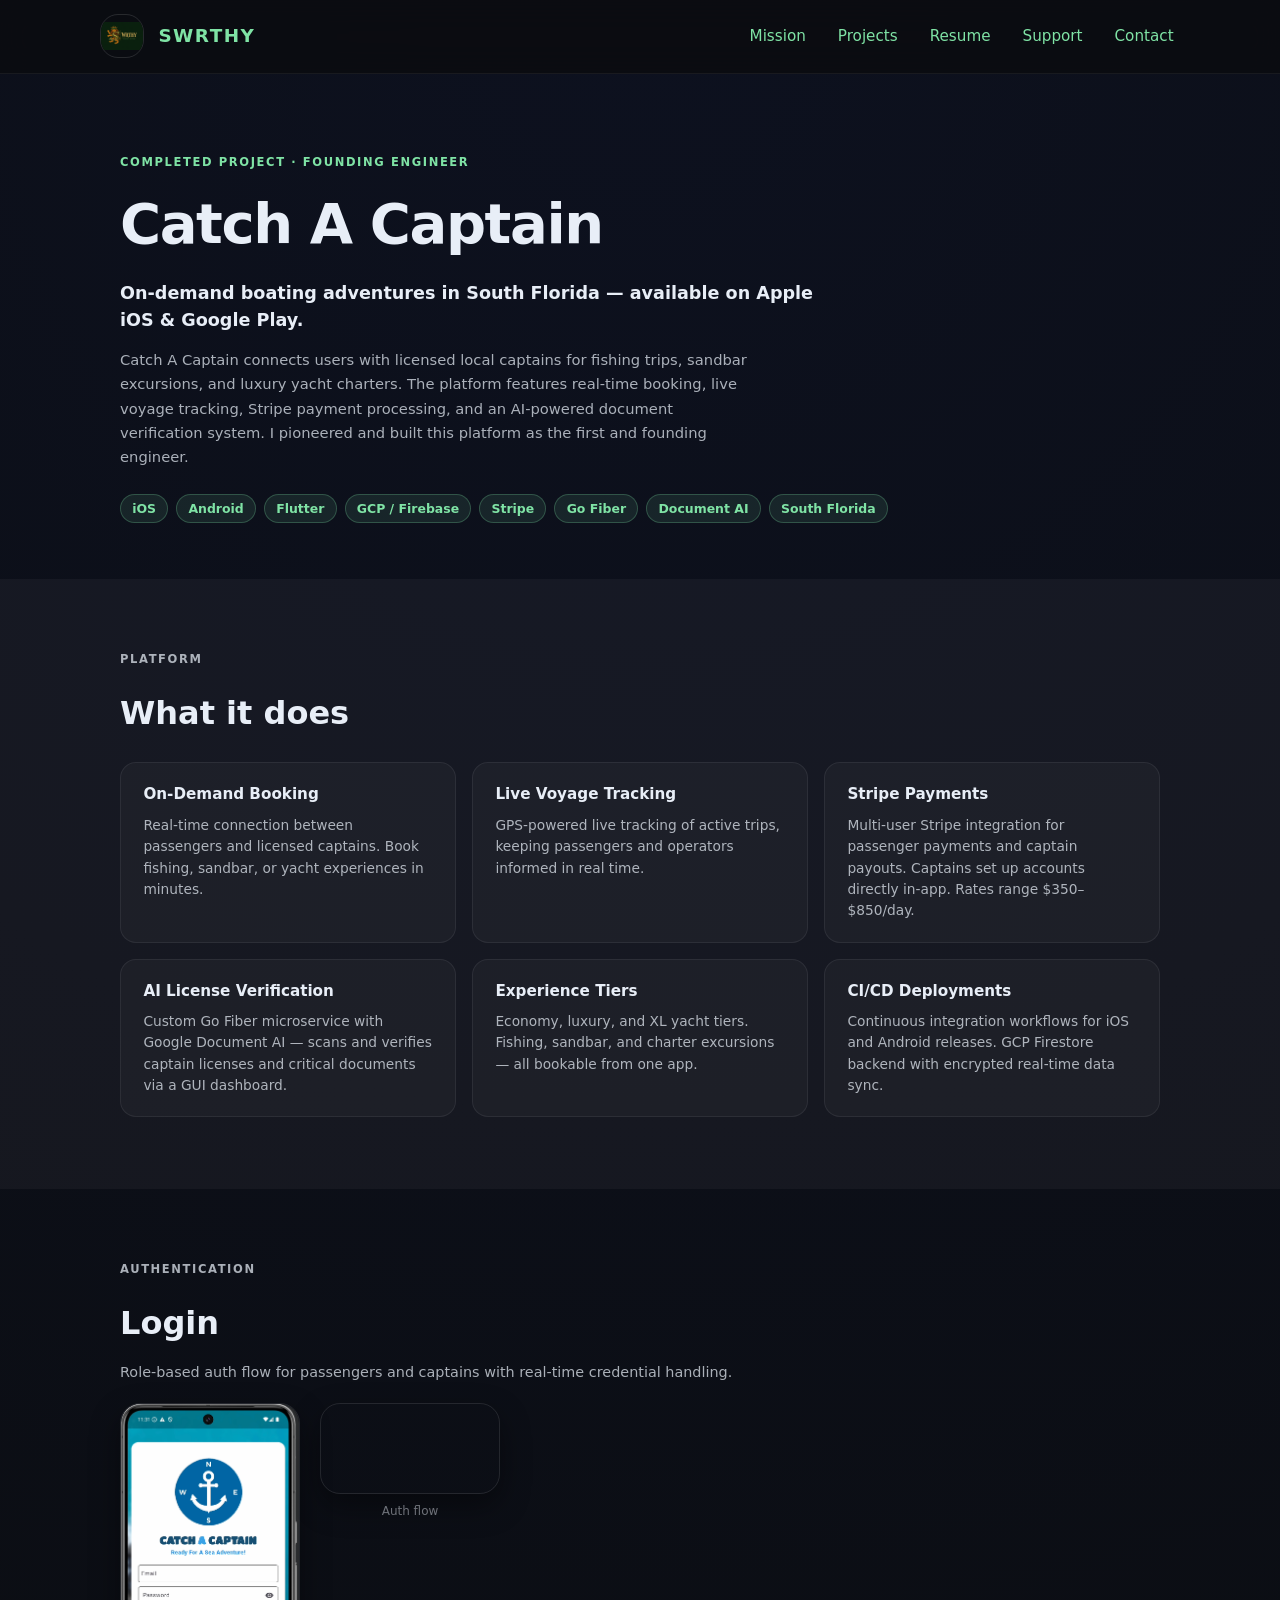
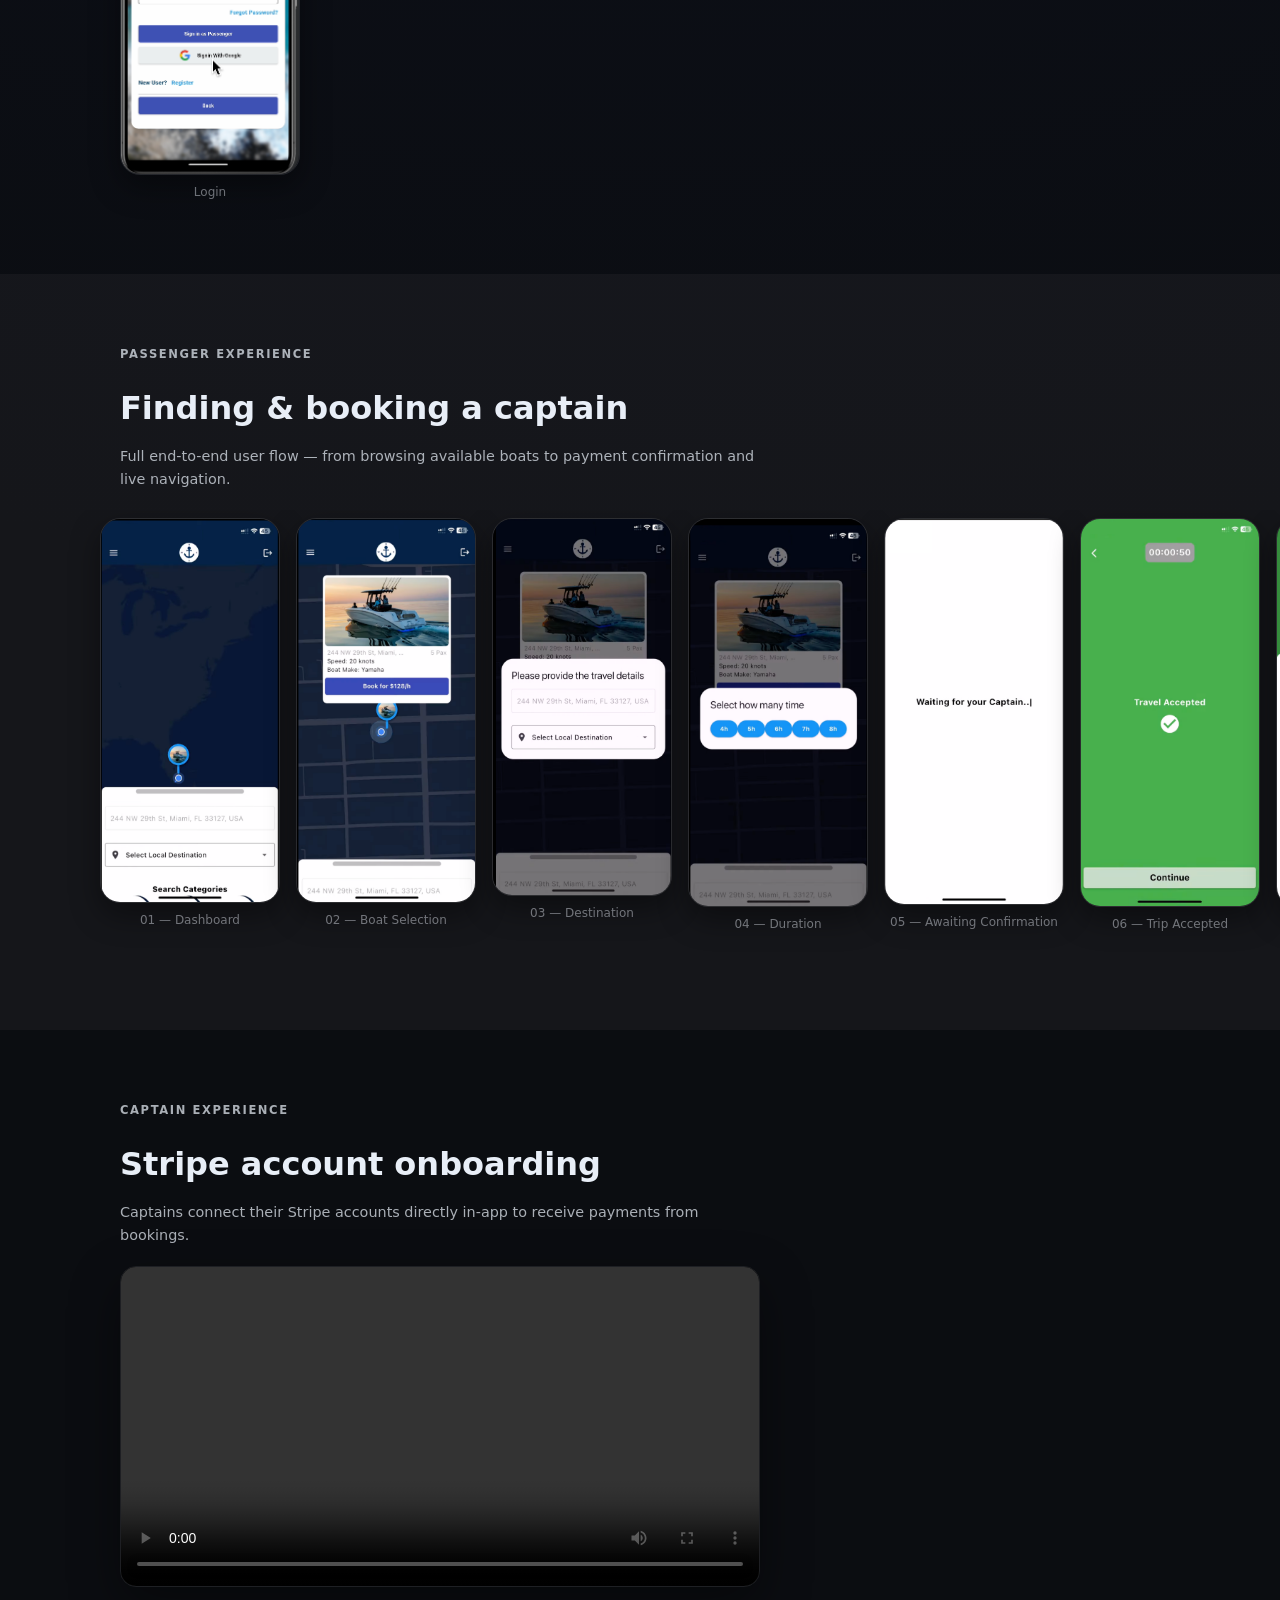
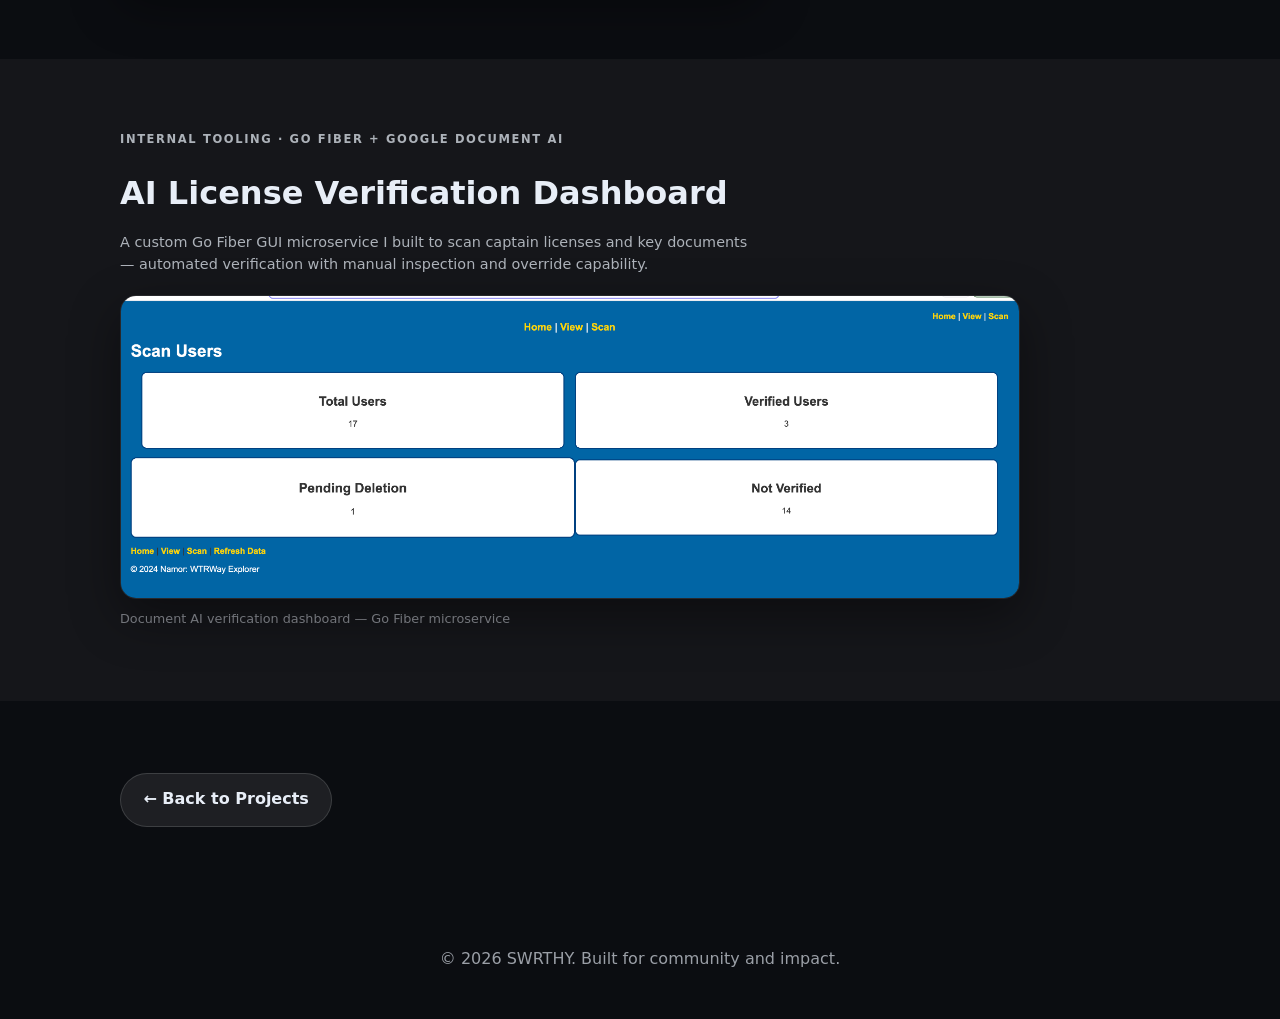
==== docs/catch-a-captain.html @ cccf62e9 "Reorder auth section: Login screenshot before auth flow video Co-Authored-By: Claude Sonnet 4.6 <nor" ====
<!DOCTYPE html>
<html lang="en">
<head>
  <meta charset="UTF-8" />
  <meta name="viewport" content="width=device-width, initial-scale=1" />
  <meta name="description" content="Catch A Captain — on-demand boating app for South Florida. Built by Jacquese Wilson, Founding Engineer." />
  <title>Catch A Captain | SWRTHY</title>
  <link rel="stylesheet" href="styles.css" />
  <link rel="icon" href="logo.png" />
</head>
<body>
  <header class="site-header">
    <div class="container header-inner">
      <a class="brand" href="index.html">
        <img class="brand-logo" src="logo.png" alt="SWRTHY logo" />
        <span class="brand-name">SWRTHY</span>
      </a>
      <nav class="primary-nav" aria-label="Primary">
        <a href="index.html#mission">Mission</a>
        <a href="index.html#projects">Projects</a>
        <a href="resume.html">Resume</a>
        <a href="index.html#support">Support</a>
        <a href="index.html#contact">Contact</a>
      </nav>
      <button class="menu-toggle" aria-label="Toggle navigation">☰</button>
    </div>
  </header>

  <main>

    <!-- Hero -->
    <section class="proj-hero">
      <div class="container">
        <p class="section-label">Completed Project · Founding Engineer</p>
        <h1 class="proj-title">Catch A Captain</h1>
        <p class="proj-subtitle">On-demand boating adventures in South Florida — available on Apple iOS &amp; Google Play.</p>
        <p class="proj-desc">Catch A Captain connects users with licensed local captains for fishing trips, sandbar excursions, and luxury yacht charters. The platform features real-time booking, live voyage tracking, Stripe payment processing, and an AI-powered document verification system. I pioneered and built this platform as the first and founding engineer.</p>
        <div class="proj-meta-row">
          <span class="proj-chip">iOS</span>
          <span class="proj-chip">Android</span>
          <span class="proj-chip">Flutter</span>
          <span class="proj-chip">GCP / Firebase</span>
          <span class="proj-chip">Stripe</span>
          <span class="proj-chip">Go Fiber</span>
          <span class="proj-chip">Document AI</span>
          <span class="proj-chip">South Florida</span>
        </div>
      </div>
    </section>

    <!-- Key Features -->
    <section class="section section--light">
      <div class="container">
        <p class="section-label">Platform</p>
        <h2>What it does</h2>
        <div class="feat-grid">
          <div class="feat-card">
            <h3>On-Demand Booking</h3>
            <p>Real-time connection between passengers and licensed captains. Book fishing, sandbar, or yacht experiences in minutes.</p>
          </div>
          <div class="feat-card">
            <h3>Live Voyage Tracking</h3>
            <p>GPS-powered live tracking of active trips, keeping passengers and operators informed in real time.</p>
          </div>
          <div class="feat-card">
            <h3>Stripe Payments</h3>
            <p>Multi-user Stripe integration for passenger payments and captain payouts. Captains set up accounts directly in-app. Rates range $350–$850/day.</p>
          </div>
          <div class="feat-card">
            <h3>AI License Verification</h3>
            <p>Custom Go Fiber microservice with Google Document AI — scans and verifies captain licenses and critical documents via a GUI dashboard.</p>
          </div>
          <div class="feat-card">
            <h3>Experience Tiers</h3>
            <p>Economy, luxury, and XL yacht tiers. Fishing, sandbar, and charter excursions — all bookable from one app.</p>
          </div>
          <div class="feat-card">
            <h3>CI/CD Deployments</h3>
            <p>Continuous integration workflows for iOS and Android releases. GCP Firestore backend with encrypted real-time data sync.</p>
          </div>
        </div>
      </div>
    </section>

    <!-- Auth Screens -->
    <section class="section">
      <div class="container">
        <p class="section-label">Authentication</p>
        <h2>Login</h2>
        <p class="proj-section-desc">Role-based auth flow for passengers and captains with real-time credential handling.</p>
        <div class="screen-row">
          <figure class="screen-fig">
            <img class="screen-img" src="cap/caclogin.png" alt="Catch A Captain login screen" loading="lazy" />
            <figcaption>Login</figcaption>
          </figure>
          <figure class="screen-fig">
            <video class="screen-vid" autoplay muted loop playsinline>
              <source src="cap/login-vid.mov" type="video/mp4" />
              <source src="cap/login-vid.mov" type="video/quicktime" />
            </video>
            <figcaption>Auth flow</figcaption>
          </figure>
        </div>
      </div>
    </section>

    <!-- Passenger Flow -->
    <section class="section section--light">
      <div class="container">
        <p class="section-label">Passenger Experience</p>
        <h2>Finding &amp; booking a captain</h2>
        <p class="proj-section-desc">Full end-to-end user flow — from browsing available boats to payment confirmation and live navigation.</p>
      </div>
      <div class="screen-scroll-wrap">
        <div class="screen-scroll">
          <figure class="screen-fig">
            <img class="screen-img" src="cap/passenger-view/01PaxDashboard-cropped.png" alt="Passenger dashboard" loading="lazy" />
            <figcaption>01 — Dashboard</figcaption>
          </figure>
          <figure class="screen-fig">
            <img class="screen-img" src="cap/passenger-view/02PaxBoatSelection-cropped.png" alt="Boat selection" loading="lazy" />
            <figcaption>02 — Boat Selection</figcaption>
          </figure>
          <figure class="screen-fig">
            <img class="screen-img" src="cap/passenger-view/03PaxDestinationSelection-cropped.png" alt="Destination selection" loading="lazy" />
            <figcaption>03 — Destination</figcaption>
          </figure>
          <figure class="screen-fig">
            <img class="screen-img" src="cap/passenger-view/04PaxDurationSelection-copy.png" alt="Duration selection" loading="lazy" />
            <figcaption>04 — Duration</figcaption>
          </figure>
          <figure class="screen-fig">
            <img class="screen-img" src="cap/passenger-view/05PaxAwaitingConfirmation-cropped.png" alt="Awaiting confirmation" loading="lazy" />
            <figcaption>05 — Awaiting Confirmation</figcaption>
          </figure>
          <figure class="screen-fig">
            <img class="screen-img" src="cap/passenger-view/06PaxTripAccepted-cropped.png" alt="Trip accepted" loading="lazy" />
            <figcaption>06 — Trip Accepted</figcaption>
          </figure>
          <figure class="screen-fig">
            <img class="screen-img" src="cap/passenger-view/07PaxPaymentOptions-cropped.png" alt="Payment options" loading="lazy" />
            <figcaption>07 — Payment Options</figcaption>
          </figure>
          <figure class="screen-fig">
            <img class="screen-img" src="cap/passenger-view/09PaxPaymentAccepted-cropped.png" alt="Payment accepted" loading="lazy" />
            <figcaption>09 — Payment Accepted</figcaption>
          </figure>
          <figure class="screen-fig">
            <img class="screen-img" src="cap/passenger-view/10PaxNavigation-cropped.png" alt="Live navigation" loading="lazy" />
            <figcaption>10 — Live Navigation</figcaption>
          </figure>
        </div>
      </div>
    </section>

    <!-- Captain Stripe Onboarding -->
    <section class="section">
      <div class="container">
        <p class="section-label">Captain Experience</p>
        <h2>Stripe account onboarding</h2>
        <p class="proj-section-desc">Captains connect their Stripe accounts directly in-app to receive payments from bookings.</p>
        <div class="vid-wrap">
          <video class="proj-video" controls playsinline preload="metadata">
            <source src="cap/captain-view/CatchaCaptain Onboarding UI.mp4" type="video/mp4" />
          </video>
        </div>
      </div>
    </section>

    <!-- AI Verification Dashboard -->
    <section class="section section--light">
      <div class="container">
        <p class="section-label">Internal Tooling · Go Fiber + Google Document AI</p>
        <h2>AI License Verification Dashboard</h2>
        <p class="proj-section-desc">A custom Go Fiber GUI microservice I built to scan captain licenses and key documents — automated verification with manual inspection and override capability.</p>
        <figure class="dash-fig">
          <img class="dash-img" src="cap/AI-verification-Dash.png" alt="AI Verification Dashboard" loading="lazy" />
          <figcaption>Document AI verification dashboard — Go Fiber microservice</figcaption>
        </figure>
      </div>
    </section>

    <!-- Back to projects -->
    <section class="section">
      <div class="container">
        <a class="button secondary" href="index.html#projects">← Back to Projects</a>
      </div>
    </section>

  </main>

  <footer class="site-footer">
    <div class="container">
      <p>&copy; <span id="year"></span> SWRTHY. Built for community and impact.</p>
    </div>
  </footer>

  <script>
    document.getElementById('year').textContent = new Date().getFullYear();

    const menuToggle = document.querySelector('.menu-toggle');
    const nav = document.querySelector('.primary-nav');

    function closeNav() {
      nav.classList.remove('open');
      document.body.classList.remove('nav-open');
      menuToggle.textContent = '☰';
    }

    menuToggle.addEventListener('click', () => {
      const isOpen = nav.classList.toggle('open');
      document.body.classList.toggle('nav-open', isOpen);
      menuToggle.textContent = isOpen ? '✕' : '☰';
    });

    nav.querySelectorAll('a').forEach(link => {
      link.addEventListener('click', closeNav);
    });
  </script>
</body>
</html>
---- docs/styles.css ----
/* SWRTHY — simple responsive site styles */

:root {
  --bg: #0b0d11;
  --panel: #12151d;
  --panel-2: #1c2130;
  --text: #e8eef7;
  --muted: rgba(232, 238, 247, 0.72);
  --primary: #7fe3a5;
  --primary-2: #2be2cb;
  --accent: #ff8d7f;
  --shadow: 0 18px 50px rgba(0, 0, 0, 0.35);
  --radius: 18px;
  --max: 1080px;
  --font: system-ui, -apple-system, BlinkMacSystemFont, "Segoe UI", sans-serif;
}

* {
  box-sizing: border-box;
}

html {
  overflow-x: hidden;
}

body {
  margin: 0;
  font-family: var(--font);
  color: var(--text);
  background: radial-gradient(circle at top, #0d111f 0%, var(--bg) 52%);
  line-height: 1.55;
  overflow-x: hidden;
}

body.nav-open {
  overflow: hidden;
}

a {
  color: var(--primary);
  text-decoration: none;
}

a:hover {
  text-decoration: underline;
}

.container {
  width: min(100%, var(--max));
  padding: 0 1.25rem;
  margin: 0 auto;
}

.site-header {
  position: sticky;
  top: 0;
  background: rgba(11, 13, 17, 0.92);
  border-bottom: 1px solid rgba(255, 255, 255, 0.06);
  backdrop-filter: blur(16px);
  z-index: 10;
}

.header-inner {
  display: flex;
  align-items: center;
  justify-content: space-between;
  padding: 0.9rem 0;
}

.brand {
  display: flex;
  align-items: center;
  gap: 0.9rem;
}

.brand-logo {
  width: 44px;
  height: 44px;
  object-fit: contain;
  border-radius: 18px;
  border: 1px solid rgba(255, 255, 255, 0.12);
}

.brand-name {
  font-size: 1.15rem;
  letter-spacing: 0.08em;
  font-weight: 700;
}

.primary-nav {
  display: flex;
  gap: 1.2rem;
  align-items: center;
}

.primary-nav a {
  font-size: 0.95rem;
  padding: 0.55rem 0.4rem;
  border-radius: 12px;
  transition: background 0.2s ease;
}

.primary-nav a:hover {
  background: rgba(255, 255, 255, 0.08);
}

.menu-toggle {
  display: none;
  border: 0;
  background: transparent;
  color: var(--text);
  font-size: 1.3rem;
  cursor: pointer;
}

.hero {
  padding: 5.5rem 0 3.5rem;
  text-align: center;
}

.hero h1 {
  font-size: clamp(2.35rem, 4vw, 3.25rem);
  margin: 0 0 1.1rem;
  letter-spacing: -0.02em;
}

.lead {
  max-width: 44ch;
  margin: 0 auto 2rem;
  color: var(--muted);
}

.hero-actions {
  display: flex;
  justify-content: center;
  gap: 1rem;
  flex-wrap: wrap;
}

.button {
  display: inline-flex;
  align-items: center;
  gap: 0.75rem;
  border-radius: 999px;
  padding: 0.85rem 1.4rem;
  font-weight: 700;
  text-decoration: none;
  transition: transform 0.15s ease, box-shadow 0.15s ease;
}

.button.primary {
  background: linear-gradient(135deg, var(--primary), var(--primary-2));
  color: #0b0d11;
}

.button.secondary {
  background: rgba(255, 255, 255, 0.08);
  border: 1px solid rgba(255, 255, 255, 0.14);
  color: var(--text);
}

.button:hover {
  transform: translateY(-1px);
  box-shadow: var(--shadow);
}

.section {
  padding: 4.5rem 0;
}

.section--light {
  background: rgba(255, 255, 255, 0.04);
}

.section--dark {
  background: rgba(0, 0, 0, 0.35);
}

.section h2 {
  font-size: 2rem;
  margin: 0 0 0.75rem;
}

.section p {
  max-width: 70ch;
  margin: 0 0 1.25rem;
  color: var(--muted);
}

.values {
  display: grid;
  gap: 1.1rem;
  padding: 0;
  list-style: none;
  max-width: 72ch;
}

.values li {
  border-left: 3px solid rgba(126, 227, 165, 0.9);
  padding: 0.7rem 1.2rem;
  background: rgba(255, 255, 255, 0.04);
  border-radius: 16px;
}

.card-grid {
  display: grid;
  gap: 1.25rem;
  grid-template-columns: repeat(auto-fit, minmax(260px, 1fr));
  margin: 2rem 0;
}

.card {
  background: rgba(255, 255, 255, 0.04);
  padding: 1.5rem;
  border-radius: 18px;
  border: 1px solid rgba(255, 255, 255, 0.08);
  box-shadow: 0 18px 40px rgba(0, 0, 0, 0.25);
  transition: transform 0.2s ease;
}

.card:hover {
  transform: translateY(-4px);
}

.card-link {
  display: inline-block;
  margin-top: 1rem;
  font-size: 0.88rem;
  font-weight: 700;
  color: var(--primary);
  text-decoration: none;
}

.card-link:hover {
  text-decoration: underline;
}

.card-badge--muted {
  background: rgba(255, 255, 255, 0.07);
  color: var(--muted);
  border: 1px solid rgba(255, 255, 255, 0.1);
}

.card h3 {
  margin-top: 0;
}

.tag {
  margin: 1rem 0 0;
  font-size: 0.9rem;
  font-weight: 700;
  color: rgba(255, 255, 255, 0.72);
}

.support-box {
  max-width: 62ch;
  margin: 0 auto;
  padding: 1.75rem;
  border-radius: var(--radius);
  background: rgba(255, 255, 255, 0.08);
  border: 1px solid rgba(255, 255, 255, 0.15);
}

.support-link {
  margin: 0;
  font-size: 1.25rem;
  font-weight: 700;
}

.support-note {
  margin: 0.75rem 0 0;
  color: rgba(232, 238, 247, 0.66);
}

.contact-list {
  list-style: none;
  padding: 0;
  margin: 1.75rem 0 0;
  display: grid;
  gap: 0.9rem;
}

.contact-list li {
  background: rgba(255, 255, 255, 0.05);
  padding: 1rem;
  border-radius: 14px;
  border: 1px solid rgba(255, 255, 255, 0.1);
}

.small {
  color: rgba(232, 238, 247, 0.6);
  font-size: 0.88rem;
  margin: 0.5rem 0 0;
}

.site-footer {
  padding: 2rem 0;
  text-align: center;
  color: rgba(232, 238, 247, 0.65);
}

/* ── Mission section ───────────────────────────────────── */
.section-label {
  font-size: 0.72rem;
  letter-spacing: 0.14em;
  text-transform: uppercase;
  color: var(--primary);
  font-weight: 700;
  margin: 0 0 0.6rem;
}

.mission-lead {
  font-size: 0.88rem;
  color: var(--muted);
  max-width: 58ch;
  margin: 0 0 1.25rem;
  line-height: 1.6;
}

.mission-body {
  font-size: 0.88rem;
  max-width: 72ch;
  color: var(--muted);
  margin: 0 0 1.5rem;
  line-height: 1.6;
}

.mission-vision {
  border-left: 3px solid rgba(126, 227, 165, 0.7);
  margin: 0 0 2.5rem;
  padding: 0.75rem 1.25rem;
  background: rgba(255, 255, 255, 0.03);
  border-radius: 0 12px 12px 0;
  max-width: 68ch;
  color: var(--muted);
  font-style: normal;
}

.beliefs-title {
  font-size: 0.78rem;
  letter-spacing: 0.12em;
  text-transform: uppercase;
  color: var(--primary);
  margin: 0 0 1.25rem;
  padding-bottom: 0.4rem;
  border-bottom: 1px solid rgba(126, 227, 165, 0.2);
}

.beliefs {
  list-style: none;
  padding: 0;
  margin: 0;
  display: grid;
  grid-template-columns: repeat(auto-fit, minmax(300px, 1fr));
  gap: 1rem;
}

.beliefs li {
  background: rgba(255, 255, 255, 0.03);
  border: 1px solid rgba(255, 255, 255, 0.06);
  border-radius: 14px;
  padding: 1rem 1.15rem;
  line-height: 1.5;
}

.beliefs li p {
  margin: 0;
  font-size: 0.88rem;
  color: var(--muted);
}

.belief-header {
  font-weight: 700;
  color: var(--text) !important;
  margin-bottom: 0.3rem !important;
}

.belief-num {
  color: #c9a938;
  font-weight: 800;
  font-size: 0.78rem;
  letter-spacing: 0.04em;
  margin-right: 0.2rem;
}

.scripture {
  display: block;
  margin-top: 0.3rem;
  font-size: 0.8rem;
  color: rgba(232, 238, 247, 0.4);
  font-style: italic;
}

/* ── Featured project card ─────────────────────────────── */
.card--featured {
  border-color: rgba(126, 227, 165, 0.35);
  background: rgba(126, 227, 165, 0.06);
  position: relative;
}

.card-badge {
  display: inline-block;
  background: linear-gradient(135deg, var(--primary), var(--primary-2));
  color: #0b0d11;
  font-size: 0.72rem;
  font-weight: 700;
  letter-spacing: 0.06em;
  text-transform: uppercase;
  padding: 0.2rem 0.65rem;
  border-radius: 999px;
  margin-bottom: 0.75rem;
}

.card-tech {
  display: flex;
  flex-wrap: wrap;
  gap: 0.4rem;
  margin: 0.85rem 0;
}

.card-tech span {
  font-size: 0.78rem;
  padding: 0.2rem 0.6rem;
  border-radius: 999px;
  background: rgba(255, 255, 255, 0.07);
  border: 1px solid rgba(255, 255, 255, 0.12);
  color: var(--muted);
}

.card-screens {
  display: flex;
  gap: 0.6rem;
  margin: 0.85rem 0;
  overflow-x: auto;
}

.card-screens img {
  height: 120px;
  width: auto;
  border-radius: 12px;
  border: 1px solid rgba(255, 255, 255, 0.08);
  flex-shrink: 0;
}

.card-details {
  margin-top: 0.75rem;
  border-top: 1px solid rgba(255, 255, 255, 0.08);
  padding-top: 0.75rem;
}

.card-details summary {
  cursor: pointer;
  font-size: 0.9rem;
  font-weight: 700;
  color: var(--primary);
  list-style: none;
  display: flex;
  align-items: center;
  gap: 0.4rem;
}

.card-details summary::before {
  content: '▶';
  font-size: 0.65rem;
  transition: transform 0.2s ease;
}

.card-details[open] summary::before {
  transform: rotate(90deg);
}

.checklist {
  list-style: none;
  padding: 0;
  margin: 0.75rem 0 0;
  display: grid;
  gap: 0.4rem;
}

.checklist li {
  font-size: 0.9rem;
  color: var(--muted);
  padding-left: 1.4rem;
  position: relative;
}

.checklist li::before {
  content: '✓';
  position: absolute;
  left: 0;
  color: var(--primary);
  font-weight: 700;
}

/* ── Resume page ───────────────────────────────────────── */
.resume-wrap {
  padding-top: 3.5rem;
  padding-bottom: 4rem;
  max-width: 860px;
}

.r-header {
  display: flex;
  justify-content: space-between;
  align-items: flex-start;
  gap: 2rem;
  padding-bottom: 2rem;
  border-bottom: 1px solid rgba(255, 255, 255, 0.1);
  margin-bottom: 2.5rem;
  flex-wrap: wrap;
}

.r-name {
  font-size: clamp(2rem, 4vw, 2.75rem);
  margin: 0 0 0.25rem;
  letter-spacing: -0.02em;
}

.r-title {
  margin: 0 0 0.2rem;
  font-weight: 700;
  color: var(--primary);
  font-size: 1.05rem;
}

.r-location {
  margin: 0;
  color: var(--muted);
  font-size: 0.92rem;
}

.r-header-right {
  display: flex;
  flex-direction: column;
  gap: 0.4rem;
  text-align: right;
  font-size: 0.9rem;
}

.r-header-right a {
  color: var(--muted);
}

.r-header-right a:hover {
  color: var(--primary);
}

.r-dl {
  margin-top: 0.5rem;
  font-size: 0.85rem !important;
  padding: 0.55rem 1.1rem !important;
  align-self: flex-end;
}

.r-section {
  margin-bottom: 2.75rem;
}

.r-section-title {
  font-size: 0.78rem;
  letter-spacing: 0.12em;
  text-transform: uppercase;
  color: var(--primary);
  margin: 0 0 1.25rem;
  padding-bottom: 0.4rem;
  border-bottom: 1px solid rgba(126, 227, 165, 0.25);
}

.r-summary {
  color: var(--muted);
  max-width: 80ch;
  margin: 0 0 0.5rem;
  line-height: 1.65;
}

.r-meta {
  font-size: 0.85rem;
  color: rgba(232, 238, 247, 0.5);
  margin: 0;
}

.r-job {
  margin-bottom: 2rem;
  padding-bottom: 2rem;
  border-bottom: 1px solid rgba(255, 255, 255, 0.05);
}

.r-job:last-child,
.r-edu:last-child {
  border-bottom: none;
  margin-bottom: 0;
  padding-bottom: 0;
}

.r-edu {
  margin-bottom: 1.25rem;
  padding-bottom: 1.25rem;
  border-bottom: 1px solid rgba(255, 255, 255, 0.05);
}

.r-job-header {
  display: flex;
  justify-content: space-between;
  align-items: flex-start;
  gap: 1rem;
  flex-wrap: wrap;
  margin-bottom: 0.75rem;
}

.r-job-title {
  font-size: 1.05rem;
  margin: 0 0 0.15rem;
}

.r-job-company {
  margin: 0;
  font-size: 0.9rem;
  color: var(--muted);
}

.r-job-dates {
  font-size: 0.85rem;
  color: rgba(232, 238, 247, 0.55);
  white-space: nowrap;
  padding-top: 0.15rem;
}

.badge-active {
  background: linear-gradient(135deg, var(--primary), var(--primary-2));
  color: #0b0d11;
  font-weight: 700;
  padding: 0.2rem 0.75rem;
  border-radius: 999px;
  font-size: 0.78rem;
  letter-spacing: 0.06em;
}

.r-project-label {
  font-size: 0.82rem;
  color: var(--primary);
  margin: 0 0 0.65rem;
  font-weight: 600;
}

.r-project-label a {
  color: var(--primary);
}

.r-list {
  list-style: none;
  padding: 0;
  margin: 0 0 0.85rem;
  display: grid;
  gap: 0.4rem;
}

.r-list li {
  font-size: 0.92rem;
  color: var(--muted);
  padding-left: 1.2rem;
  position: relative;
  line-height: 1.55;
}

.r-list li::before {
  content: '–';
  position: absolute;
  left: 0;
  color: rgba(126, 227, 165, 0.6);
}

.r-tags {
  display: flex;
  flex-wrap: wrap;
  gap: 0.4rem;
  margin-top: 0.75rem;
}

.r-tags span {
  font-size: 0.78rem;
  padding: 0.2rem 0.6rem;
  border-radius: 999px;
  background: rgba(255, 255, 255, 0.06);
  border: 1px solid rgba(255, 255, 255, 0.1);
  color: rgba(232, 238, 247, 0.7);
}

.r-cert-grid {
  display: flex;
  flex-wrap: wrap;
  gap: 0.55rem;
}

.r-cert {
  font-size: 0.85rem;
  padding: 0.35rem 0.8rem;
  border-radius: 10px;
  background: rgba(255, 255, 255, 0.05);
  border: 1px solid rgba(255, 255, 255, 0.1);
  color: var(--muted);
}

.r-skill-group {
  margin-bottom: 1.1rem;
}

.r-skill-group h4 {
  font-size: 0.82rem;
  margin: 0 0 0.5rem;
  color: rgba(232, 238, 247, 0.6);
  text-transform: uppercase;
  letter-spacing: 0.08em;
}

/* ── Project detail page ───────────────────────────────── */
.proj-hero {
  padding: 5rem 0 3.5rem;
}

.proj-title {
  font-size: clamp(2.4rem, 5vw, 3.5rem);
  margin: 0.4rem 0 0.75rem;
  letter-spacing: -0.025em;
}

.proj-subtitle {
  font-size: 1.1rem;
  font-weight: 600;
  color: var(--text);
  max-width: 58ch;
  margin: 0 0 0.85rem;
}

.proj-desc {
  max-width: 68ch;
  color: var(--muted);
  font-size: 0.92rem;
  margin: 0 0 1.5rem;
  line-height: 1.65;
}

.proj-meta-row {
  display: flex;
  flex-wrap: wrap;
  gap: 0.5rem;
}

.proj-chip {
  font-size: 0.78rem;
  padding: 0.25rem 0.7rem;
  border-radius: 999px;
  background: rgba(126, 227, 165, 0.1);
  border: 1px solid rgba(126, 227, 165, 0.25);
  color: var(--primary);
  font-weight: 600;
}

.proj-section-desc {
  max-width: 68ch;
  color: var(--muted);
  font-size: 0.9rem;
  margin: 0 0 2rem;
}

.feat-grid {
  display: grid;
  grid-template-columns: repeat(auto-fit, minmax(260px, 1fr));
  gap: 1rem;
  margin-top: 1.5rem;
}

.feat-card {
  background: rgba(255, 255, 255, 0.03);
  border: 1px solid rgba(255, 255, 255, 0.07);
  border-radius: 16px;
  padding: 1.25rem 1.4rem;
}

.feat-card h3 {
  font-size: 0.95rem;
  margin: 0 0 0.5rem;
  color: var(--text);
}

.feat-card p {
  font-size: 0.86rem;
  color: var(--muted);
  margin: 0;
  line-height: 1.55;
}

.screen-row {
  display: flex;
  gap: 1.25rem;
  flex-wrap: wrap;
  margin-top: 1rem;
}

.screen-scroll-wrap {
  overflow-x: auto;
  padding: 0 0 1rem;
  -webkit-overflow-scrolling: touch;
}

.screen-scroll {
  display: flex;
  gap: 1rem;
  padding: 0.5rem max(1.25rem, calc((100vw - 1080px) / 2));
  width: max-content;
}

.screen-fig {
  margin: 0;
  display: flex;
  flex-direction: column;
  align-items: center;
  gap: 0.5rem;
  flex-shrink: 0;
}

.screen-img {
  width: 180px;
  height: auto;
  border-radius: 20px;
  border: 1px solid rgba(255, 255, 255, 0.1);
  box-shadow: 0 12px 30px rgba(0, 0, 0, 0.4);
  display: block;
}

.screen-vid {
  width: 180px;
  height: auto;
  border-radius: 20px;
  border: 1px solid rgba(255, 255, 255, 0.1);
  box-shadow: 0 12px 30px rgba(0, 0, 0, 0.4);
  display: block;
}

.screen-fig figcaption {
  font-size: 0.75rem;
  color: rgba(232, 238, 247, 0.45);
  text-align: center;
}

.vid-wrap {
  margin-top: 1rem;
  border-radius: 16px;
  overflow: hidden;
  max-width: 640px;
  border: 1px solid rgba(255, 255, 255, 0.08);
  box-shadow: 0 18px 50px rgba(0, 0, 0, 0.4);
}

.proj-video {
  width: 100%;
  display: block;
  background: #000;
}

.dash-fig {
  margin: 1rem 0 0;
}

.dash-img {
  width: 100%;
  max-width: 900px;
  border-radius: 16px;
  border: 1px solid rgba(255, 255, 255, 0.08);
  box-shadow: 0 18px 50px rgba(0, 0, 0, 0.4);
  display: block;
}

.dash-fig figcaption {
  font-size: 0.8rem;
  color: rgba(232, 238, 247, 0.45);
  margin-top: 0.6rem;
}

@media (max-width: 820px) {
  .primary-nav {
    position: fixed;
    inset: 0;
    width: 100%;
    flex-direction: column;
    align-items: center;
    justify-content: center;
    gap: 1.75rem;
    background: rgba(11, 13, 17, 0.98);
    backdrop-filter: blur(24px);
    opacity: 0;
    visibility: hidden;
    transition: opacity 0.22s ease, visibility 0.22s ease;
    z-index: 9;
  }

  .primary-nav a {
    font-size: 1.35rem;
    font-weight: 600;
    padding: 0.5rem 1rem;
    border-radius: 12px;
  }

  .primary-nav.open {
    opacity: 1;
    visibility: visible;
  }

  .menu-toggle {
    display: block;
    z-index: 11;
    position: relative;
  }

  body.nav-open .menu-toggle {
    content: '✕';
  }
}
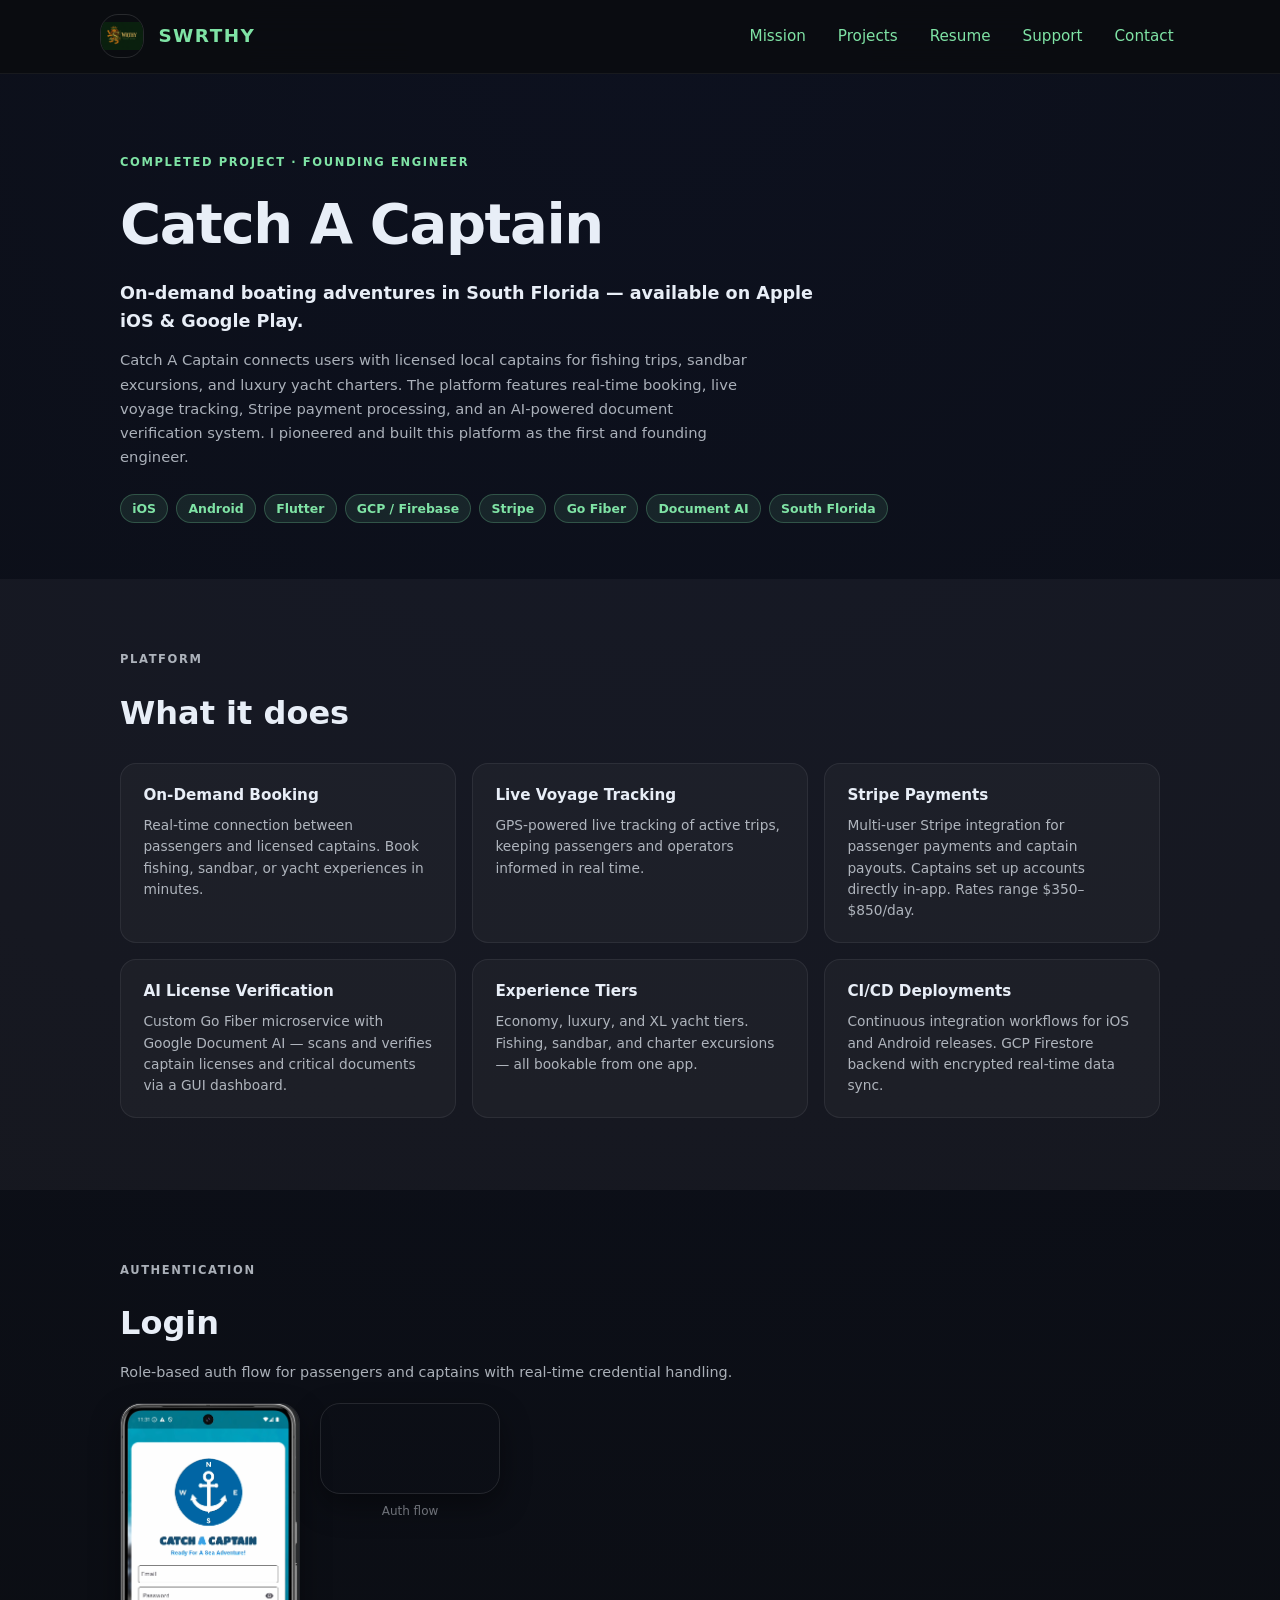
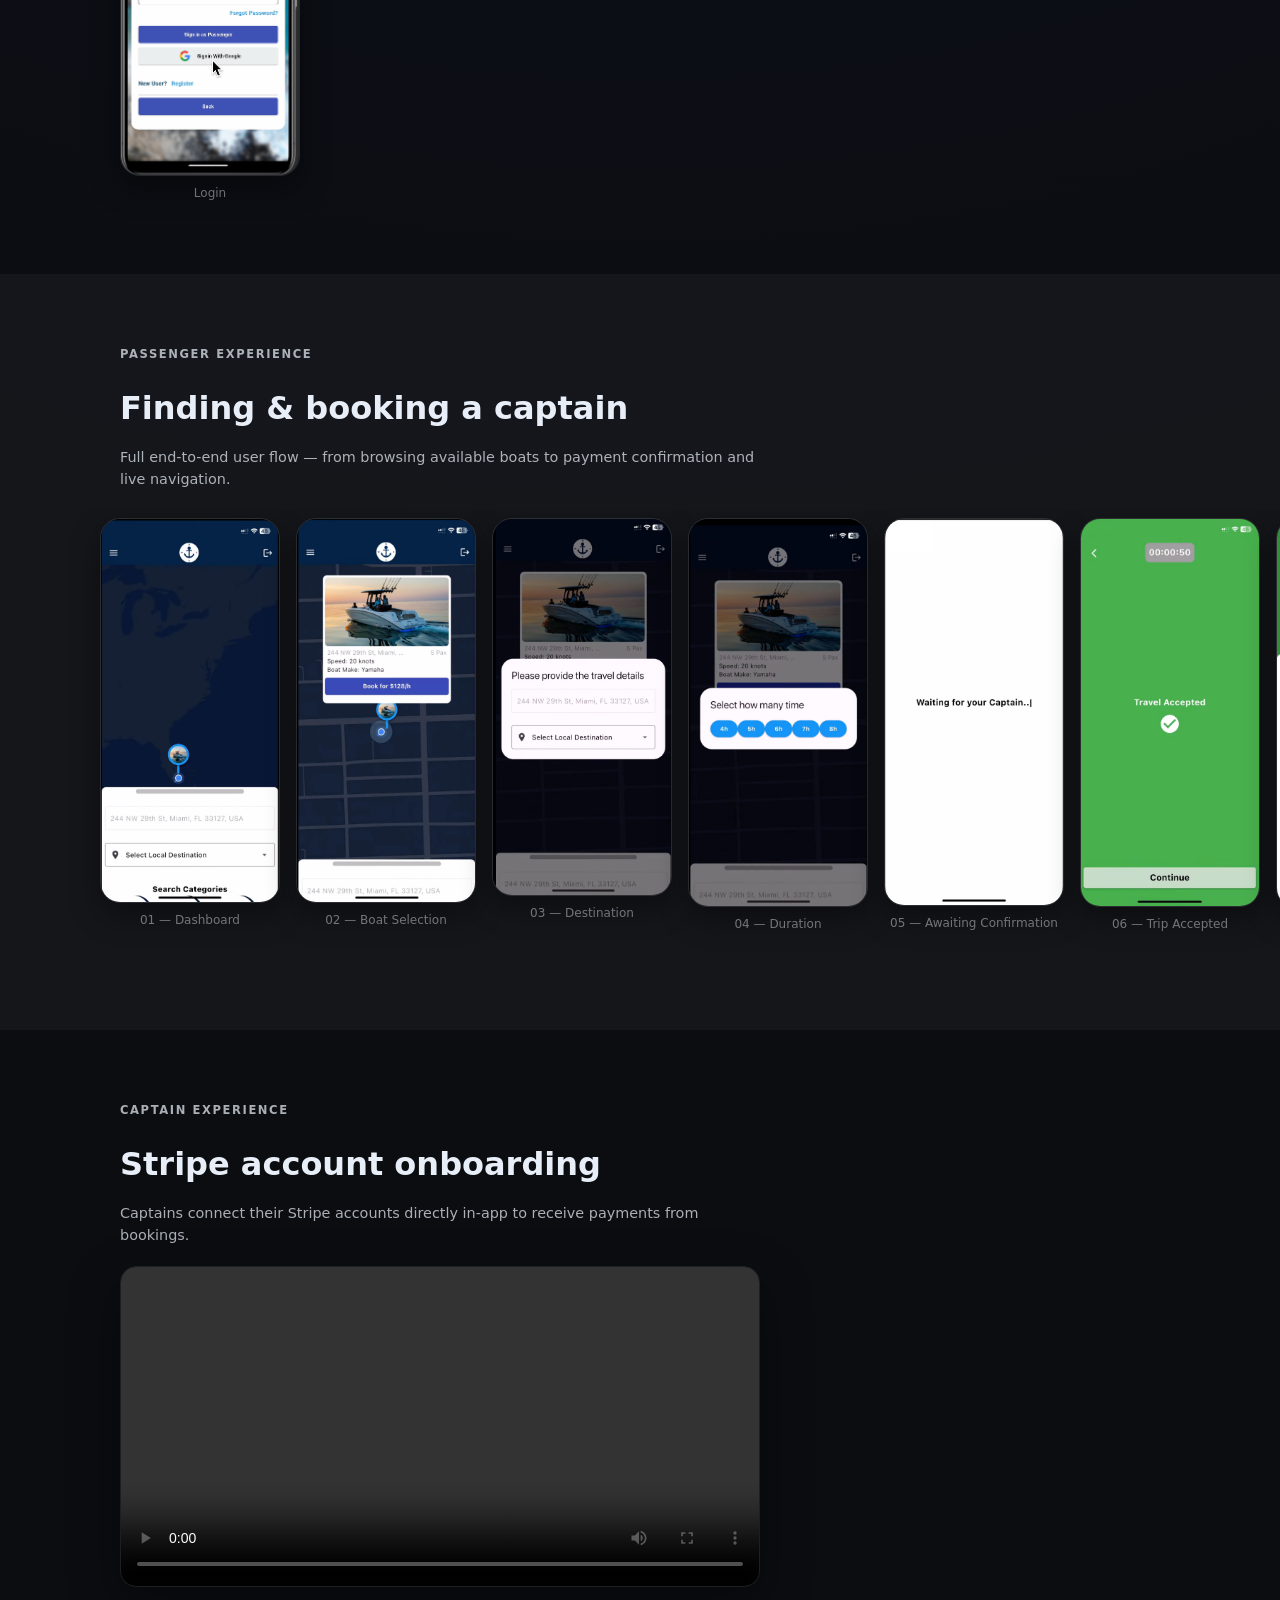
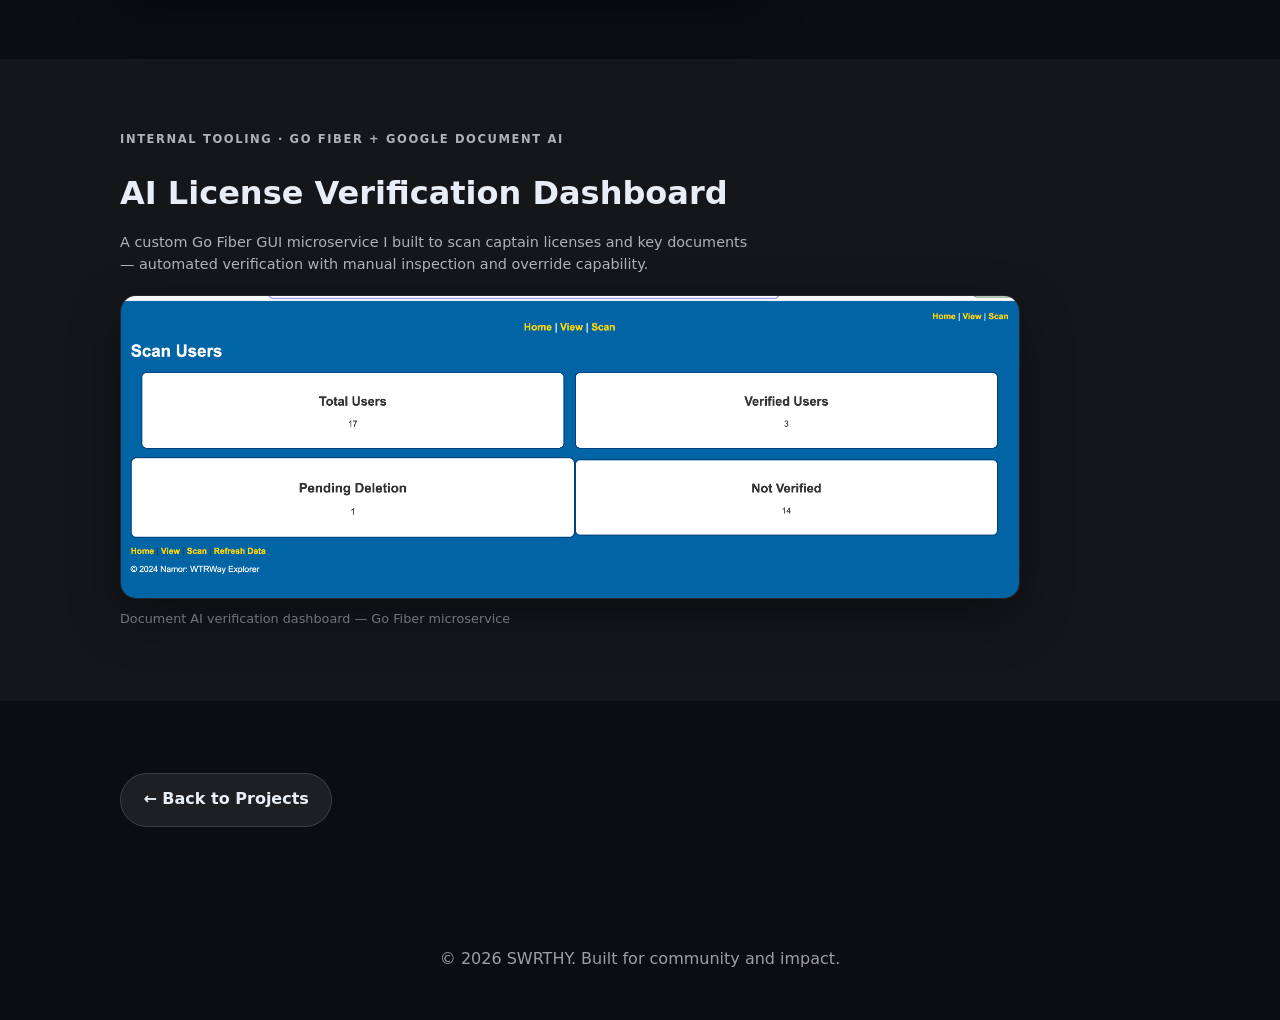
==== commit 7c94c8af: "Fix mobile nav: fixed header, opaque overlay, logo + close button inside menu - Header changed from " ====
--- a/docs/catch-a-captain.html
+++ b/docs/catch-a-captain.html
@@ -16,13 +16,18 @@
         <span class="brand-name">SWRTHY</span>
       </a>
       <nav class="primary-nav" aria-label="Primary">
+        <div class="nav-logo-row">
+          <img class="nav-logo-img" src="logo.png" alt="SWRTHY logo" />
+          <span class="nav-logo-name">SWRTHY</span>
+        </div>
+        <button class="nav-close" aria-label="Close navigation">✕</button>
         <a href="index.html#mission">Mission</a>
         <a href="index.html#projects">Projects</a>
         <a href="resume.html">Resume</a>
         <a href="index.html#support">Support</a>
         <a href="index.html#contact">Contact</a>
       </nav>
-      <button class="menu-toggle" aria-label="Toggle navigation">☰</button>
+      <button class="menu-toggle" aria-label="Open navigation">☰</button>
     </div>
   </header>
 
@@ -199,19 +204,20 @@
     document.getElementById('year').textContent = new Date().getFullYear();
 
     const menuToggle = document.querySelector('.menu-toggle');
+    const navClose = document.querySelector('.nav-close');
     const nav = document.querySelector('.primary-nav');
 
     function closeNav() {
       nav.classList.remove('open');
       document.body.classList.remove('nav-open');
-      menuToggle.textContent = '☰';
     }
 
     menuToggle.addEventListener('click', () => {
-      const isOpen = nav.classList.toggle('open');
-      document.body.classList.toggle('nav-open', isOpen);
-      menuToggle.textContent = isOpen ? '✕' : '☰';
+      nav.classList.add('open');
+      document.body.classList.add('nav-open');
     });
+
+    navClose.addEventListener('click', closeNav);
 
     nav.querySelectorAll('a').forEach(link => {
       link.addEventListener('click', closeNav);
--- a/docs/styles.css
+++ b/docs/styles.css
@@ -32,6 +32,10 @@
   overflow-x: hidden;
 }
 
+body {
+  padding-top: 74px;
+}
+
 body.nav-open {
   overflow: hidden;
 }
@@ -52,12 +56,14 @@
 }
 
 .site-header {
-  position: sticky;
+  position: fixed;
   top: 0;
-  background: rgba(11, 13, 17, 0.92);
+  left: 0;
+  right: 0;
+  background: rgba(11, 13, 17, 0.97);
   border-bottom: 1px solid rgba(255, 255, 255, 0.06);
   backdrop-filter: blur(16px);
-  z-index: 10;
+  z-index: 100;
 }
 
 .header-inner {
@@ -102,6 +108,11 @@
 
 .primary-nav a:hover {
   background: rgba(255, 255, 255, 0.08);
+}
+
+.nav-logo-row,
+.nav-close {
+  display: none;
 }
 
 .menu-toggle {
@@ -877,27 +888,22 @@
 }
 
 @media (max-width: 820px) {
+  /* Overlay panel */
   .primary-nav {
     position: fixed;
     inset: 0;
     width: 100%;
     flex-direction: column;
-    align-items: center;
-    justify-content: center;
-    gap: 1.75rem;
-    background: rgba(11, 13, 17, 0.98);
-    backdrop-filter: blur(24px);
+    align-items: stretch;
+    justify-content: flex-start;
+    gap: 0;
+    background: #0b0d11;
+    overflow-y: auto;
+    padding: 0 0 2rem;
     opacity: 0;
     visibility: hidden;
     transition: opacity 0.22s ease, visibility 0.22s ease;
-    z-index: 9;
-  }
-
-  .primary-nav a {
-    font-size: 1.35rem;
-    font-weight: 600;
-    padding: 0.5rem 1rem;
-    border-radius: 12px;
+    z-index: 200;
   }
 
   .primary-nav.open {
@@ -905,13 +911,74 @@
     visibility: visible;
   }
 
+  /* Logo row at top of open menu */
+  .nav-logo-row {
+    display: flex;
+    align-items: center;
+    gap: 0.85rem;
+    padding: 1.1rem 1.25rem;
+    border-bottom: 1px solid rgba(255, 255, 255, 0.07);
+    flex-shrink: 0;
+  }
+
+  .nav-logo-img {
+    width: 38px;
+    height: 38px;
+    object-fit: contain;
+    border-radius: 12px;
+    border: 1px solid rgba(255, 255, 255, 0.12);
+  }
+
+  .nav-logo-name {
+    font-size: 1.05rem;
+    font-weight: 700;
+    letter-spacing: 0.08em;
+    color: var(--text);
+  }
+
+  /* Close button inside the overlay */
+  .nav-close {
+    display: flex;
+    align-items: center;
+    justify-content: center;
+    position: absolute;
+    top: 0.85rem;
+    right: 1.1rem;
+    width: 40px;
+    height: 40px;
+    border: 0;
+    background: transparent;
+    color: var(--text);
+    font-size: 1.3rem;
+    cursor: pointer;
+    z-index: 201;
+  }
+
+  /* Nav links */
+  .primary-nav a {
+    display: block;
+    font-size: 1.15rem;
+    font-weight: 600;
+    padding: 1rem 1.25rem;
+    border-radius: 0;
+    border-bottom: 1px solid rgba(255, 255, 255, 0.06);
+    color: var(--text);
+    letter-spacing: 0.02em;
+  }
+
+  .primary-nav a:last-child {
+    border-bottom: none;
+  }
+
+  .primary-nav a:hover {
+    background: rgba(127, 227, 165, 0.07);
+    color: var(--primary);
+  }
+
+  /* Hamburger toggle button */
   .menu-toggle {
     display: block;
-    z-index: 11;
+    z-index: 101;
     position: relative;
   }
-
-  body.nav-open .menu-toggle {
-    content: '✕';
-  }
-}
+}
